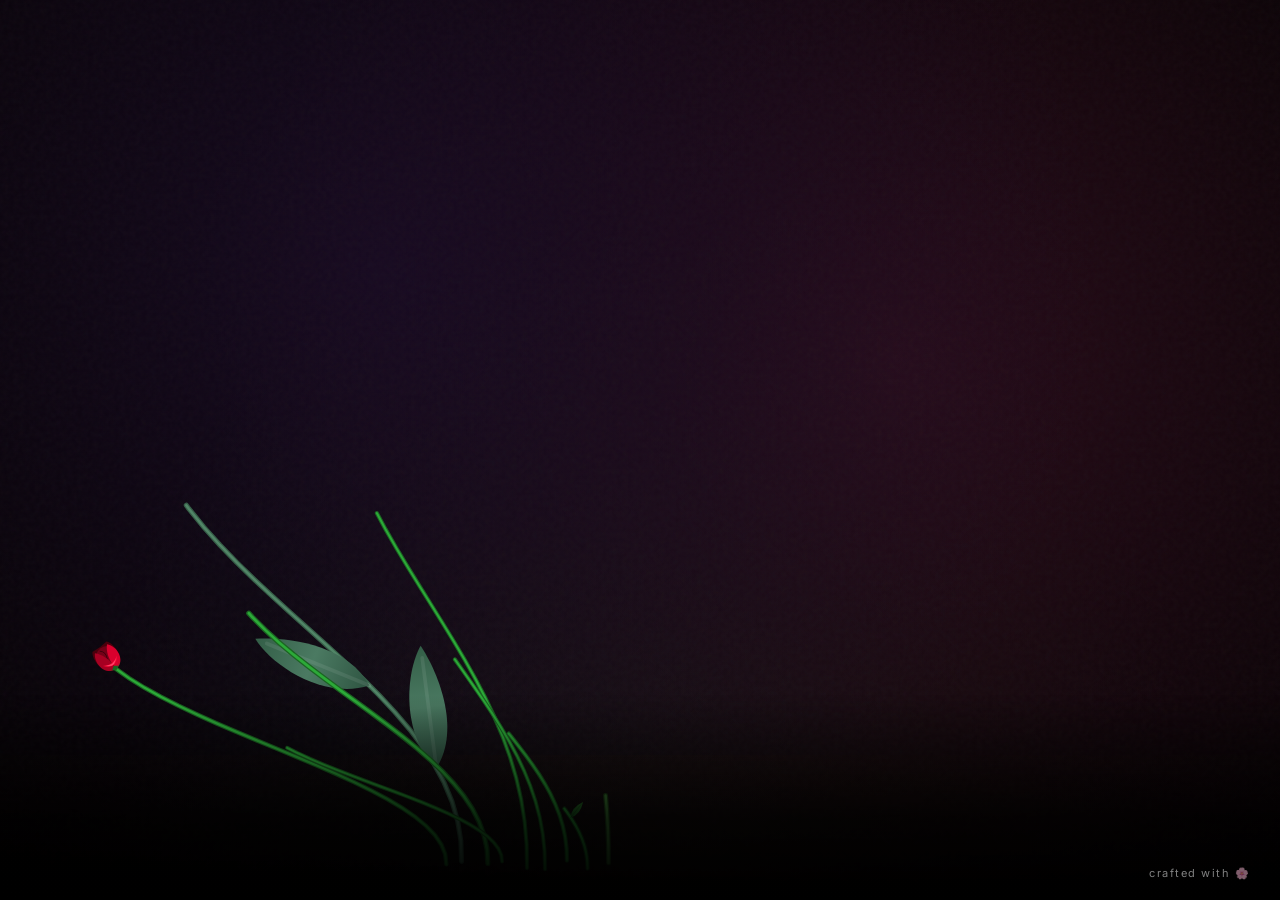
==== index.html @ 15d5442e "Add motion parallax, footer and UI polish Adds device/mouse-driven parallax and shake-based wind eff" ====
<!DOCTYPE html>
<html lang="en">

<head>
    <meta charset="UTF-8">
    <meta name="viewport" content="width=device-width, initial-scale=1.0">
    <title>Flower Bouquet 🌸</title>
    <link type="image/png" sizes="96x96" rel="icon" href="./favicon.png">
    <link rel="preconnect" href="https://fonts.googleapis.com">
    <link rel="preconnect" href="https://fonts.gstatic.com" crossorigin>
    <link href="https://fonts.googleapis.com/css2?family=Inter:wght@300;400;500;600&family=JetBrains+Mono:wght@300;400;500&display=swap" rel="stylesheet">
    <link rel="stylesheet" href="style.css">
</head>

<body>

    <div id="ui"></div>
    <canvas id="c"></canvas>
    <div class="footer">crafted with <a href="https://ratnadwip.com/" target="_blank">🌸</a></div>

    <script src="script.js?v=3"></script>
</body>

</html>
---- style.css ----
* {
    margin: 0;
    padding: 0;
    box-sizing: border-box;
}

body {
    width: 100vw;
    height: 100vh;
    height: 100dvh; /* Dynamic viewport height to prevent browser toolbar clipping */
    overflow: hidden;
    background: 
        radial-gradient(circle at 30% 30%, rgba(24, 10, 36, 0.85) 0%, rgba(0, 0, 0, 0) 65%),
        radial-gradient(circle at 70% 40%, rgba(46, 12, 28, 0.85) 0%, rgba(0, 0, 0, 0) 65%),
        radial-gradient(circle at 50% 80%, rgba(15, 30, 15, 0.45) 0%, rgba(0, 0, 0, 0) 55%),
        #040102;
    font-family: 'Inter', sans-serif;
    cursor: default;
    position: relative;
}

/* Subtle organic grain overlay to eliminate gradient banding */
body::before {
    content: "";
    position: absolute;
    top: 0;
    left: 0;
    width: 100%;
    height: 100%;
    background: url("data:image/svg+xml,%3Csvg viewBox='0 0 200 200' xmlns='http://www.w3.org/2000/svg'%3E%3Cfilter id='noiseFilter'%3E%3CfeTurbulence type='fractalNoise' baseFrequency='0.85' numOctaves='3' stitchTiles='stitch'/%3E%3C/filter%3E%3Crect width='100%25' height='100%25' filter='url(%23noiseFilter)' opacity='0.03'/%3E%3C/svg%3E");
    pointer-events: none;
    z-index: 1;
}

canvas {
    position: absolute;
    top: 0;
    left: 0;
    width: 100%;
    height: 100%;
    z-index: 2;
}

#ui {
    position: absolute;
    top: 40px;
    width: 100%;
    text-align: center;
    color: rgba(255, 255, 255, 0.65);
    pointer-events: none;
    letter-spacing: 2px;
    font-size: clamp(20px, 4.5vw, 28px);
    font-weight: 300;
    display: none;
    z-index: 3;
    animation: fadeIn 2s ease-in-out forwards;
}

.footer {
    position: absolute;
    bottom: 20px;
    right: 30px;
    color: rgba(255, 255, 255, 0.5); /* Raised opacity for visibility */
    font-size: 11px;
    letter-spacing: 1.5px;
    user-select: none;
    z-index: 9999; /* Higher z-index to stay on top of the canvas dynamic layers */
}

.footer a {
    color: inherit;
    text-decoration: none;
    cursor: pointer;
    transition: opacity 0.2s, color 0.2s;
}

.footer a:hover {
    opacity: 0.95;
    color: rgba(255, 255, 255, 0.9);
}

@media (max-width: 600px) {
    .footer {
        right: 0;
        width: 100%;
        text-align: center;
        bottom: 35px; /* Lift higher up to clear iOS/Android system and browser bars */
        font-size: 12px;
        color: rgba(255, 255, 255, 0.6); /* Slightly more visible on small displays */
    }
}

@keyframes fadeIn {
    from { opacity: 0; transform: translateY(-5px); }
    to { opacity: 1; transform: translateY(0); }
}
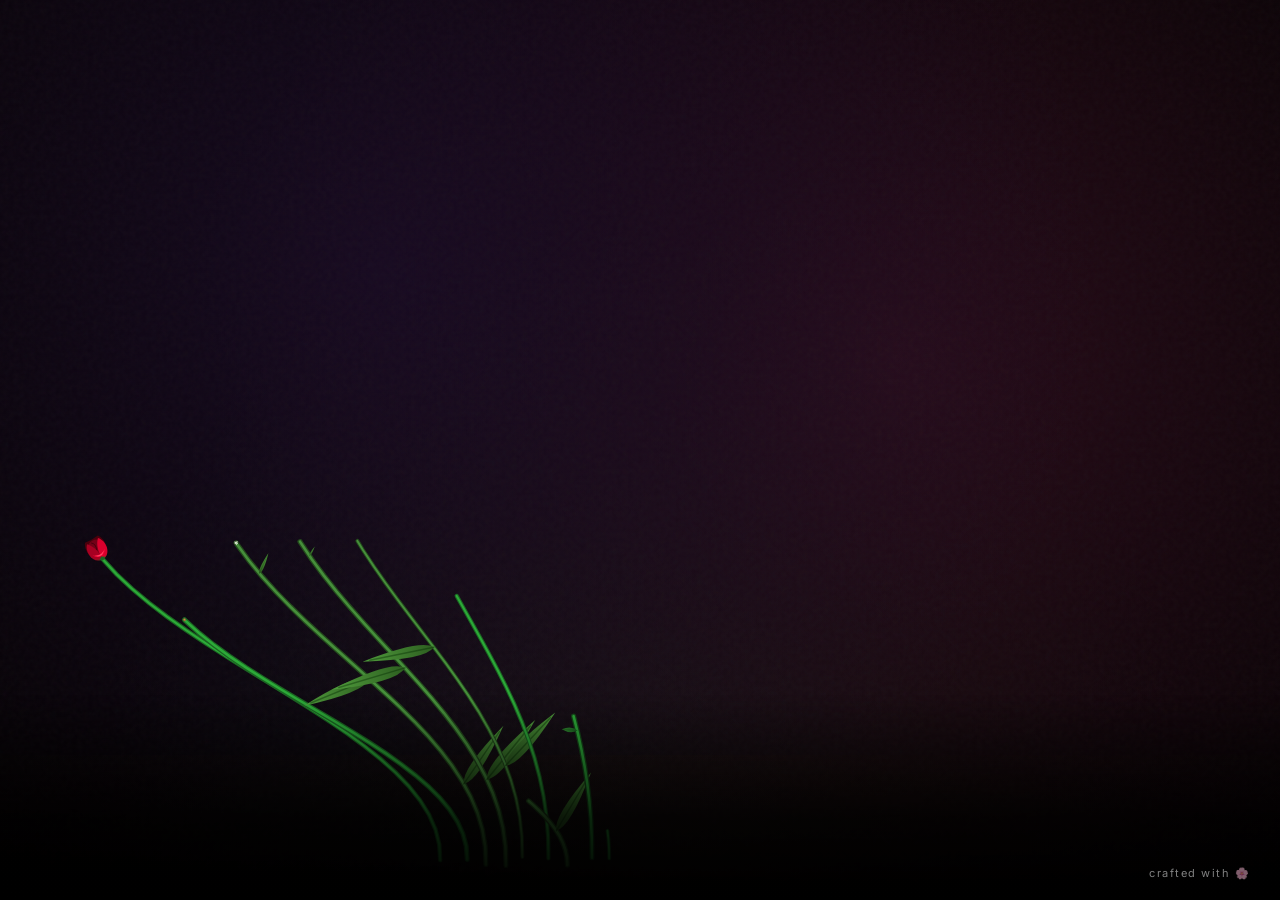
==== commit 201bdcc7: "Update index.html" ====
--- a/index.html
+++ b/index.html
@@ -18,7 +18,7 @@
     <canvas id="c"></canvas>
     <div class="footer">crafted with <a href="https://ratnadwip.com/" target="_blank">🌸</a></div>
 
-    <script src="script.js?v=3"></script>
+    <script src="script.js?v=6"></script>
 </body>
 
 </html>
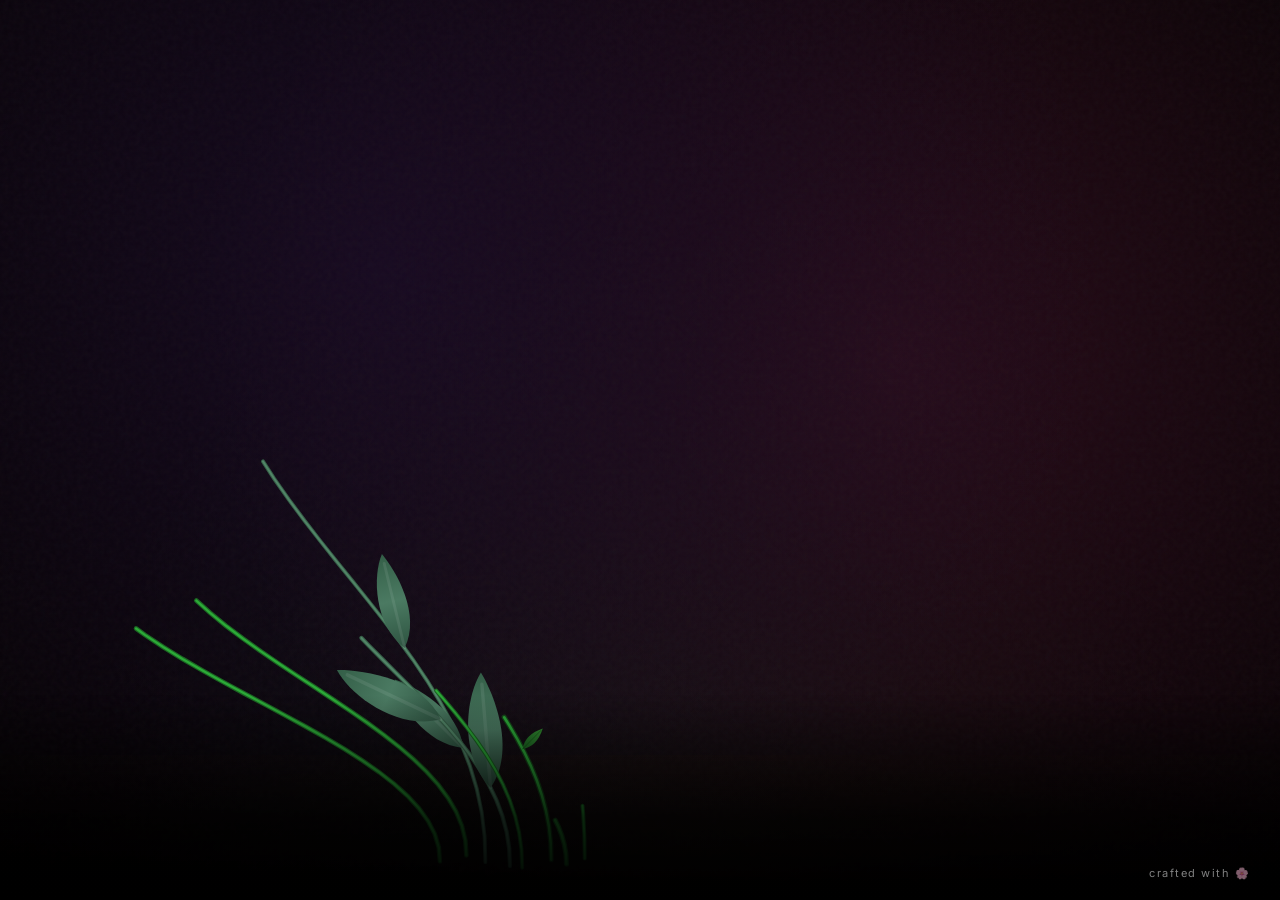
==== commit 1716c03a: "Merge pull request #3 from RealRatnadwip/main Enhance interactive physics and motion in index.html" ====
--- a/index.html
+++ b/index.html
@@ -8,7 +8,9 @@
     <link type="image/png" sizes="96x96" rel="icon" href="./favicon.png">
     <link rel="preconnect" href="https://fonts.googleapis.com">
     <link rel="preconnect" href="https://fonts.gstatic.com" crossorigin>
-    <link href="https://fonts.googleapis.com/css2?family=Inter:wght@300;400;500;600&family=JetBrains+Mono:wght@300;400;500&display=swap" rel="stylesheet">
+    <link
+        href="https://fonts.googleapis.com/css2?family=Inter:wght@300;400;500;600&family=JetBrains+Mono:wght@300;400;500&display=swap"
+        rel="stylesheet">
     <link rel="stylesheet" href="style.css">
 </head>
 
@@ -18,7 +20,7 @@
     <canvas id="c"></canvas>
     <div class="footer">crafted with <a href="https://ratnadwip.com/" target="_blank">🌸</a></div>
 
-    <script src="script.js?v=6"></script>
+    <script src="script.js?v=3"></script>
 </body>
 
 </html>
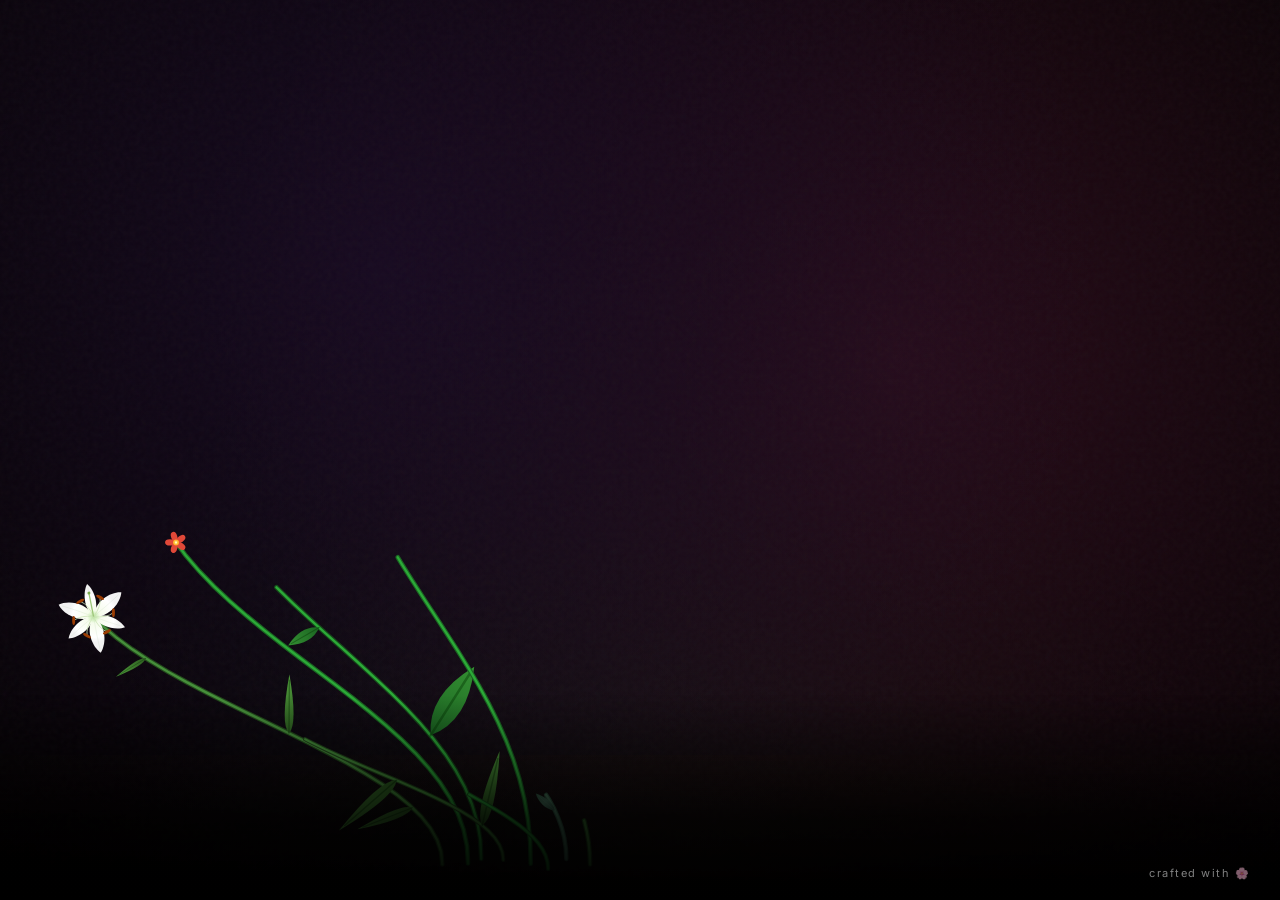
==== commit 722cfa4c: "Merge pull request #5 from RealRatnadwip/main Add OG metadata and streamline documentation" ====
--- a/index.html
+++ b/index.html
@@ -6,6 +6,12 @@
     <meta name="viewport" content="width=device-width, initial-scale=1.0">
     <title>Flower Bouquet 🌸</title>
     <link type="image/png" sizes="96x96" rel="icon" href="./favicon.png">
+    <meta property="og:title" content="Flower Bouquet 🌸">
+    <meta property="og:description" content="An interactive 2D digital flower bouquet garden with dynamic physics.">
+    <meta property="og:type" content="website">
+    <meta name="twitter:card" content="summary">
+    <meta name="twitter:title" content="Flower Bouquet 🌸">
+    <meta name="twitter:description" content="An interactive 2D digital flower bouquet garden with dynamic physics.">
     <link rel="preconnect" href="https://fonts.googleapis.com">
     <link rel="preconnect" href="https://fonts.gstatic.com" crossorigin>
     <link
@@ -20,7 +26,7 @@
     <canvas id="c"></canvas>
     <div class="footer">crafted with <a href="https://ratnadwip.com/" target="_blank">🌸</a></div>
 
-    <script src="script.js?v=3"></script>
+    <script src="script.js"></script>
 </body>
 
 </html>
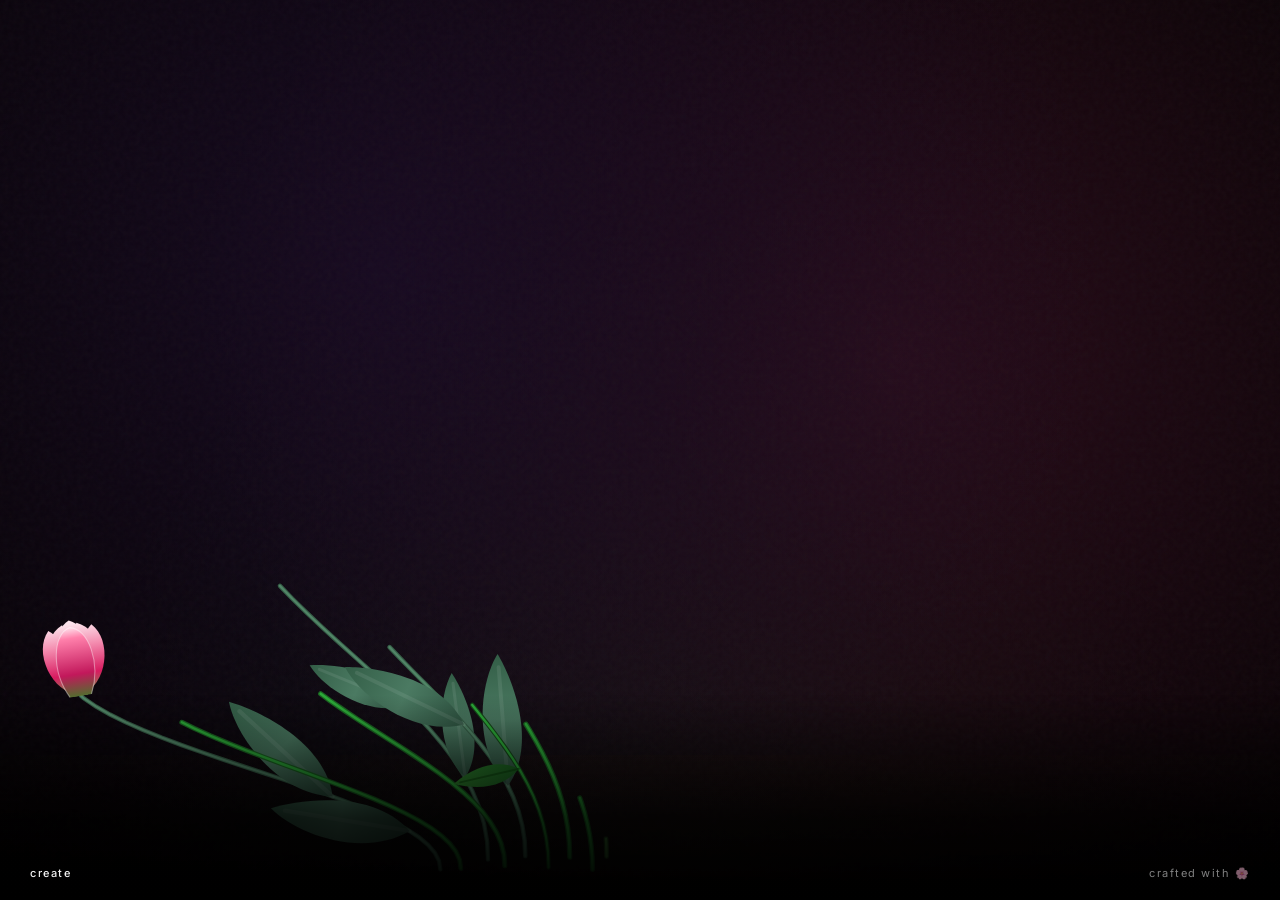
==== commit 7b6c18fc: "Merge pull request #6 from RealRatnadwip/main Add responsive create link to footer" ====
--- a/index.html
+++ b/index.html
@@ -24,7 +24,10 @@
 
     <div id="ui"></div>
     <canvas id="c"></canvas>
-    <div class="footer">crafted with <a href="https://ratnadwip.com/" target="_blank">🌸</a></div>
+    <div class="footer-left"><a href="https://bouquet.745482.xyz/create">create</a></div>
+    <div class="footer">
+        <span class="mobile-create"><a href="https://bouquet.745482.xyz/create">create</a> &bull; </span>crafted with <a href="https://ratnadwip.com/" target="_blank">🌸</a>
+    </div>
 
     <script src="script.js"></script>
 </body>
--- a/style.css
+++ b/style.css
@@ -79,7 +79,48 @@
     color: rgba(255, 255, 255, 0.9);
 }
 
+.footer-left {
+    position: absolute;
+    bottom: 20px;
+    left: 30px;
+    font-size: 11px;
+    letter-spacing: 1.5px;
+    user-select: none;
+    z-index: 9999;
+}
+
+.footer-left a {
+    color: #ffffff;
+    text-decoration: none;
+    font-weight: 500;
+    transition: opacity 0.2s, text-shadow 0.2s;
+    opacity: 0.95;
+}
+
+.footer-left a:hover {
+    opacity: 1;
+    text-shadow: 0 0 8px rgba(255, 255, 255, 0.3);
+}
+
+.mobile-create {
+    display: none;
+}
+
 @media (max-width: 600px) {
+    .footer-left {
+        display: none;
+    }
+    .mobile-create {
+        display: inline;
+    }
+    .footer .mobile-create a {
+        color: #ffffff;
+        font-weight: 500;
+        opacity: 0.95;
+    }
+    .footer .mobile-create a:hover {
+        opacity: 1;
+    }
     .footer {
         right: 0;
         width: 100%;
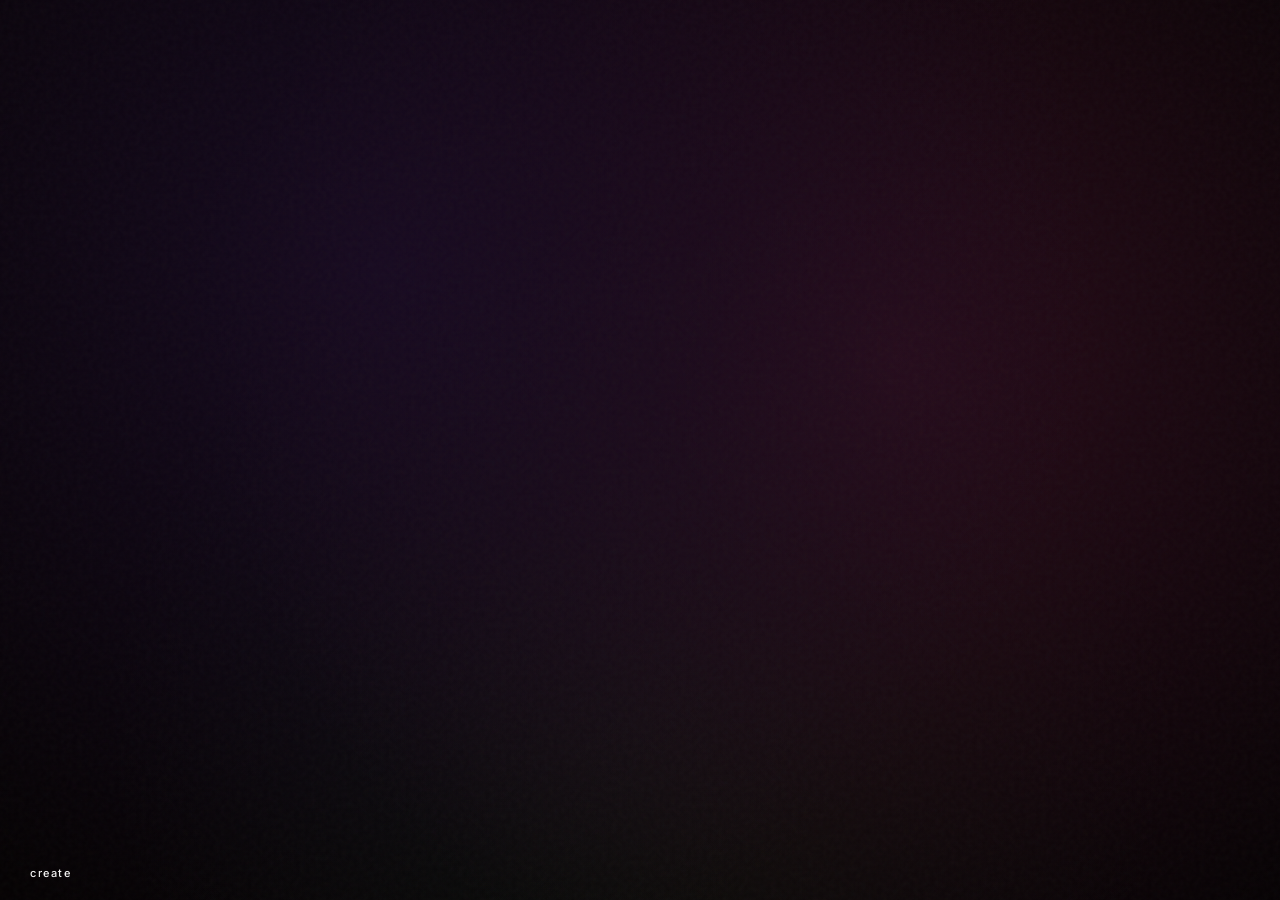
==== commit f8ffd6fb: "Add live clock, background sky integration and flower options" ====
--- a/index.html
+++ b/index.html
@@ -23,12 +23,14 @@
 <body>
 
     <div id="ui"></div>
+    <div id="clock"></div>
     <canvas id="c"></canvas>
     <div class="footer-left"><a href="https://bouquet.745482.xyz/create">create</a></div>
     <div class="footer">
-        <span class="mobile-create"><a href="https://bouquet.745482.xyz/create">create</a> &bull; </span>crafted with <a href="https://ratnadwip.com/" target="_blank">🌸</a>
+        <span class="mobile-create"><a href="https://bouquet.745482.xyz/create">create</a></span>
     </div>
 
+    <script src="background.js"></script>
     <script src="script.js"></script>
 </body>
 
--- a/style.css
+++ b/style.css
@@ -7,9 +7,10 @@
 body {
     width: 100vw;
     height: 100vh;
-    height: 100dvh; /* Dynamic viewport height to prevent browser toolbar clipping */
+    height: 100dvh;
+    /* Dynamic viewport height to prevent browser toolbar clipping */
     overflow: hidden;
-    background: 
+    background:
         radial-gradient(circle at 30% 30%, rgba(24, 10, 36, 0.85) 0%, rgba(0, 0, 0, 0) 65%),
         radial-gradient(circle at 70% 40%, rgba(46, 12, 28, 0.85) 0%, rgba(0, 0, 0, 0) 65%),
         radial-gradient(circle at 50% 80%, rgba(15, 30, 15, 0.45) 0%, rgba(0, 0, 0, 0) 55%),
@@ -54,17 +55,48 @@
     display: none;
     z-index: 3;
     animation: fadeIn 2s ease-in-out forwards;
+    text-shadow: 0 1px 8px rgba(0, 0, 0, 0.45);
+    /* Keeps light text legible on bright day sky */
+}
+
+#clock {
+    position: absolute;
+    top: 20px;
+    left: 30px;
+    color: rgba(255, 255, 255, 0.5);
+    font-family: 'JetBrains Mono', monospace;
+    font-size: 12px;
+    font-weight: 300;
+    letter-spacing: 2px;
+    user-select: none;
+    pointer-events: none;
+    z-index: 9999;
+    /* Stays above the canvas dynamic layers, matching the footers */
+    font-variant-numeric: tabular-nums;
+    /* Prevent width jitter as digits tick */
+    text-shadow: 0 1px 6px rgba(0, 0, 0, 0.45);
+    /* Keeps light text legible on bright day sky */
+}
+
+@media (max-width: 600px) {
+    #clock {
+        top: 15px;
+        left: 15px;
+        font-size: 11px;
+    }
 }
 
 .footer {
     position: absolute;
     bottom: 20px;
     right: 30px;
-    color: rgba(255, 255, 255, 0.5); /* Raised opacity for visibility */
+    color: rgba(255, 255, 255, 0.5);
+    /* Raised opacity for visibility */
     font-size: 11px;
     letter-spacing: 1.5px;
     user-select: none;
-    z-index: 9999; /* Higher z-index to stay on top of the canvas dynamic layers */
+    z-index: 9999;
+    /* Higher z-index to stay on top of the canvas dynamic layers */
 }
 
 .footer a {
@@ -110,28 +142,41 @@
     .footer-left {
         display: none;
     }
+
     .mobile-create {
         display: inline;
     }
+
     .footer .mobile-create a {
         color: #ffffff;
         font-weight: 500;
         opacity: 0.95;
     }
+
     .footer .mobile-create a:hover {
         opacity: 1;
     }
+
     .footer {
         right: 0;
         width: 100%;
         text-align: center;
-        bottom: 35px; /* Lift higher up to clear iOS/Android system and browser bars */
+        bottom: 35px;
+        /* Lift higher up to clear iOS/Android system and browser bars */
         font-size: 12px;
-        color: rgba(255, 255, 255, 0.6); /* Slightly more visible on small displays */
+        color: rgba(255, 255, 255, 0.6);
+        /* Slightly more visible on small displays */
     }
 }
 
 @keyframes fadeIn {
-    from { opacity: 0; transform: translateY(-5px); }
-    to { opacity: 1; transform: translateY(0); }
-}
+    from {
+        opacity: 0;
+        transform: translateY(-5px);
+    }
+
+    to {
+        opacity: 1;
+        transform: translateY(0);
+    }
+}
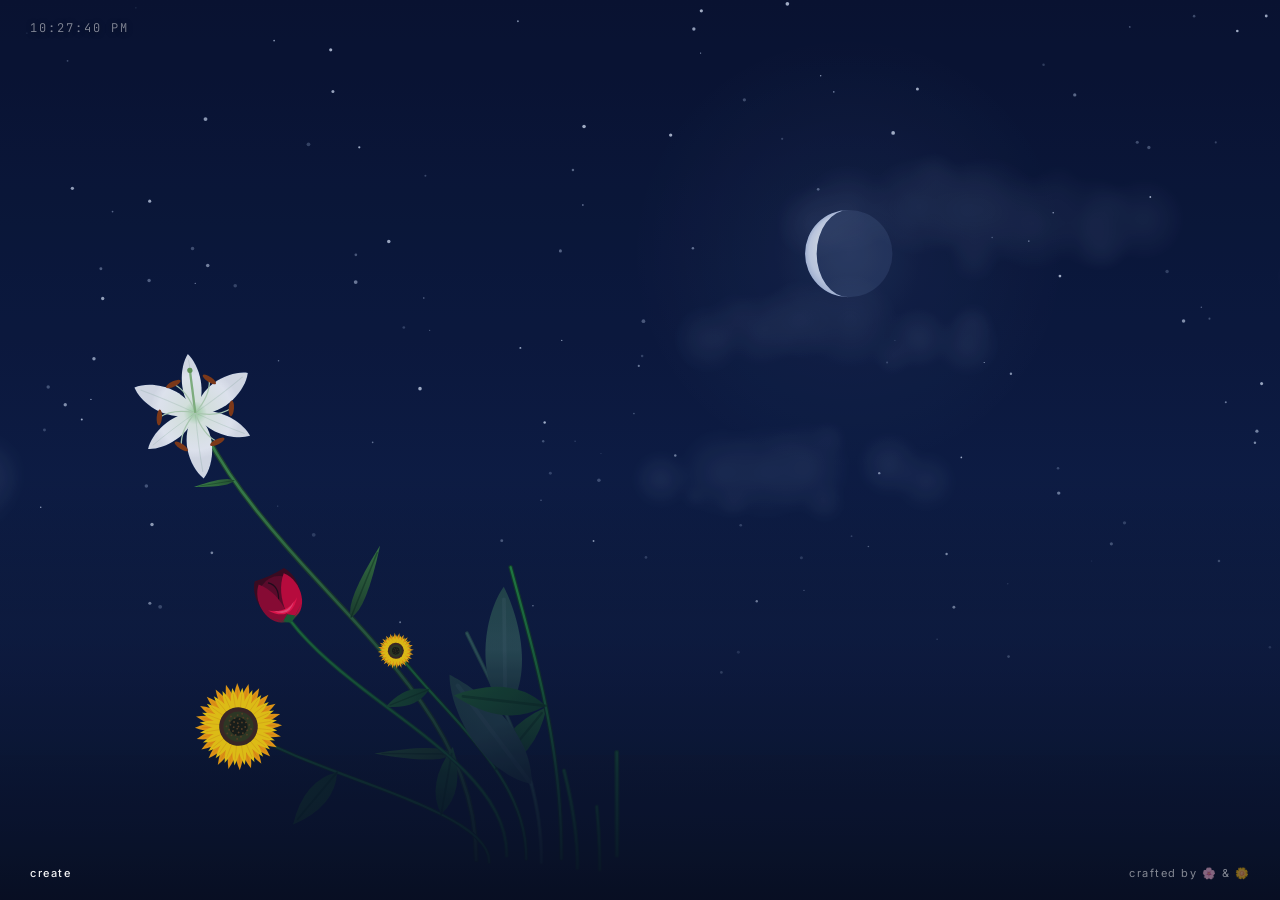
==== commit cd329368: "Add responsive credits link to footer" ====
--- a/index.html
+++ b/index.html
@@ -18,6 +18,7 @@
         href="https://fonts.googleapis.com/css2?family=Inter:wght@300;400;500;600&family=JetBrains+Mono:wght@300;400;500&display=swap"
         rel="stylesheet">
     <link rel="stylesheet" href="style.css">
+    <link rel="stylesheet" href="dock.css">
 </head>
 
 <body>
@@ -27,11 +28,16 @@
     <canvas id="c"></canvas>
     <div class="footer-left"><a href="https://bouquet.745482.xyz/create">create</a></div>
     <div class="footer">
-        <span class="mobile-create"><a href="https://bouquet.745482.xyz/create">create</a></span>
+        <span class="mobile-create"><a href="https://bouquet.745482.xyz/create">create</a> &bull; </span>crafted
+        by <a href="https://ratnadwip.com/" target="_blank">🌸</a> & <a href="https://github.com/ranitpal77"
+            target="_blank">🌼</a>
     </div>
 
     <script src="background.js"></script>
     <script src="script.js"></script>
+    <script src="floating-window.js"></script>
+    <script src="ambient-sounds.js"></script>
+    <script src="dock.js"></script>
 </body>
 
 </html>
--- a/dock.css
+++ b/dock.css
@@ -0,0 +1,724 @@
+/* ============================================================
+   Floating Dock · Popovers · Floating Window System
+   Glass UI layered above the garden canvas
+   ============================================================ */
+
+:root {
+    --dk-ease: cubic-bezier(0.16, 1, 0.3, 1);
+    --dk-glass: rgba(10, 6, 16, 0.58);
+    --dk-glass-soft: rgba(255, 255, 255, 0.04);
+    --dk-border: rgba(255, 255, 255, 0.1);
+    --dk-text: rgba(255, 255, 255, 0.65);
+    --dk-text-dim: rgba(255, 255, 255, 0.4);
+    --dk-shadow: 0 20px 55px rgba(0, 0, 0, 0.55);
+}
+
+/* Idle cursor hiding */
+html.cursor-idle,
+html.cursor-idle * {
+    cursor: none !important;
+}
+
+/* ---------- Layer ---------- */
+.dock-layer {
+    position: fixed;
+    inset: 0;
+    pointer-events: none;
+    z-index: 13000;
+    /* Above floating windows so the dock and its popovers always stay reachable */
+    font-family: 'Inter', sans-serif;
+}
+
+/* ---------- Dock ---------- */
+.dock {
+    position: fixed;
+    top: 50%;
+    right: 18px;
+    display: flex;
+    flex-direction: column;
+    gap: 6px;
+    padding: 9px;
+    background: var(--dk-glass);
+    border: 1px solid var(--dk-border);
+    border-radius: 20px;
+    backdrop-filter: blur(24px) saturate(1.25);
+    -webkit-backdrop-filter: blur(24px) saturate(1.25);
+    box-shadow: var(--dk-shadow);
+    opacity: 0;
+    transform: translateY(-50%) translateX(90px);
+    pointer-events: none;
+    transition: opacity 0.45s ease, transform 0.55s var(--dk-ease);
+}
+
+.dock.dock-visible {
+    opacity: 1;
+    transform: translateY(-50%) translateX(0);
+    pointer-events: auto;
+}
+
+.dock-btn {
+    position: relative;
+    width: 42px;
+    height: 42px;
+    display: flex;
+    align-items: center;
+    justify-content: center;
+    background: transparent;
+    border: 1px solid transparent;
+    border-radius: 13px;
+    color: var(--dk-text);
+    cursor: pointer;
+    outline: none;
+    transition: background 0.25s ease, color 0.25s ease, border-color 0.25s ease, transform 0.3s var(--dk-ease);
+}
+
+.dock-btn:hover {
+    background: rgba(255, 255, 255, 0.08);
+    border-color: rgba(255, 255, 255, 0.08);
+    color: #ffffff;
+    transform: scale(1.06);
+}
+
+.dock-btn:active {
+    transform: scale(0.96);
+}
+
+.dock-btn.dock-btn-active {
+    background: rgba(255, 255, 255, 0.12);
+    border-color: rgba(255, 255, 255, 0.14);
+    color: #ffffff;
+}
+
+.dock-btn svg {
+    display: block;
+}
+
+/* Fullscreen icon swap */
+.dock-btn .ic-compress {
+    display: none;
+}
+
+html.is-fullscreen .dock-btn .ic-compress {
+    display: block;
+}
+
+html.is-fullscreen .dock-btn .ic-expand {
+    display: none;
+}
+
+/* Tooltip */
+.dock-btn::after {
+    content: attr(data-tip);
+    position: absolute;
+    right: calc(100% + 14px);
+    top: 50%;
+    transform: translateY(-50%) translateX(6px);
+    padding: 6px 11px;
+    background: rgba(8, 5, 14, 0.85);
+    border: 1px solid var(--dk-border);
+    border-radius: 9px;
+    color: rgba(255, 255, 255, 0.85);
+    font-size: 10px;
+    font-weight: 500;
+    letter-spacing: 1.5px;
+    text-transform: uppercase;
+    white-space: nowrap;
+    opacity: 0;
+    pointer-events: none;
+    backdrop-filter: blur(12px);
+    -webkit-backdrop-filter: blur(12px);
+    transition: opacity 0.25s ease, transform 0.3s var(--dk-ease);
+}
+
+.dock-btn:hover::after {
+    opacity: 1;
+    transform: translateY(-50%) translateX(0);
+    transition-delay: 0.25s;
+}
+
+.dock-layer.pop-active .dock-btn::after {
+    opacity: 0 !important;
+}
+
+/* ---------- Popovers ---------- */
+.dock-popover {
+    position: fixed;
+    min-width: 198px;
+    padding: 8px;
+    background: var(--dk-glass);
+    border: 1px solid var(--dk-border);
+    border-radius: 16px;
+    backdrop-filter: blur(24px) saturate(1.25);
+    -webkit-backdrop-filter: blur(24px) saturate(1.25);
+    box-shadow: var(--dk-shadow);
+    opacity: 0;
+    transform: translateX(10px) scale(0.97);
+    transform-origin: right center;
+    pointer-events: none;
+    transition: opacity 0.28s ease, transform 0.38s var(--dk-ease);
+}
+
+.dock-popover.pop-open {
+    opacity: 1;
+    transform: none;
+    pointer-events: auto;
+}
+
+.pop-title {
+    padding: 6px 10px 8px;
+    font-size: 10px;
+    font-weight: 500;
+    letter-spacing: 1.8px;
+    text-transform: uppercase;
+    color: var(--dk-text-dim);
+    user-select: none;
+}
+
+.pop-item {
+    width: 100%;
+    display: flex;
+    align-items: center;
+    gap: 10px;
+    padding: 9px 10px;
+    background: transparent;
+    border: none;
+    border-radius: 10px;
+    color: var(--dk-text);
+    font-family: 'Inter', sans-serif;
+    font-size: 12.5px;
+    letter-spacing: 0.4px;
+    text-align: left;
+    cursor: pointer;
+    outline: none;
+    transition: background 0.2s ease, color 0.2s ease;
+}
+
+.pop-item:hover {
+    background: rgba(255, 255, 255, 0.07);
+    color: #ffffff;
+}
+
+.pop-item + .pop-item {
+    margin-top: 2px;
+}
+
+.pop-item svg {
+    flex: none;
+    opacity: 0.8;
+}
+
+.pop-label {
+    flex: 1;
+}
+
+.pop-note {
+    font-size: 9.5px;
+    letter-spacing: 1.2px;
+    text-transform: uppercase;
+    color: var(--dk-text-dim);
+}
+
+.pop-radio {
+    width: 8px;
+    height: 8px;
+    border-radius: 50%;
+    border: 1px solid rgba(255, 255, 255, 0.35);
+    flex: none;
+    transition: background 0.25s ease, border-color 0.25s ease, box-shadow 0.25s ease;
+}
+
+.pop-item.active {
+    color: #ffffff;
+}
+
+.pop-item.active .pop-radio {
+    border-color: #ffffff;
+    background: #ffffff;
+    box-shadow: 0 0 8px rgba(255, 255, 255, 0.35);
+}
+
+/* ---------- Floating windows ---------- */
+.fw {
+    position: fixed;
+    display: flex;
+    flex-direction: column;
+    color: #ffffff;
+    background: rgba(10, 6, 16, 0.62);
+    border: 1px solid var(--dk-border);
+    border-radius: 16px;
+    backdrop-filter: blur(26px) saturate(1.25);
+    -webkit-backdrop-filter: blur(26px) saturate(1.25);
+    box-shadow: var(--dk-shadow);
+    overflow: hidden;
+    transition: opacity 0.32s ease, transform 0.4s var(--dk-ease), height 0.42s var(--dk-ease), box-shadow 0.3s ease;
+}
+
+.fw.fw-enter {
+    opacity: 0;
+    transform: translateY(16px) scale(0.95);
+}
+
+.fw.fw-leave {
+    opacity: 0;
+    transform: translateY(10px) scale(0.96);
+    pointer-events: none;
+}
+
+.fw.fw-dragging {
+    box-shadow: 0 30px 70px rgba(0, 0, 0, 0.68);
+    transform: scale(1.008);
+}
+
+.fw.fw-resizing {
+    transition: none !important;
+}
+
+.fw-header {
+    flex: none;
+    height: 44px;
+    display: flex;
+    align-items: center;
+    gap: 10px;
+    padding: 0 8px 0 16px;
+    border-bottom: 1px solid rgba(255, 255, 255, 0.07);
+    cursor: grab;
+    user-select: none;
+    -webkit-user-select: none;
+    touch-action: none;
+}
+
+.fw-dragging .fw-header {
+    cursor: grabbing;
+}
+
+.fw-title {
+    flex: 1;
+    font-size: 11px;
+    font-weight: 500;
+    letter-spacing: 1.8px;
+    text-transform: uppercase;
+    color: var(--dk-text);
+    white-space: nowrap;
+    overflow: hidden;
+    text-overflow: ellipsis;
+}
+
+.fw-actions {
+    display: flex;
+    gap: 4px;
+}
+
+.fw-btn {
+    width: 28px;
+    height: 28px;
+    display: flex;
+    align-items: center;
+    justify-content: center;
+    background: transparent;
+    border: none;
+    border-radius: 9px;
+    color: var(--dk-text-dim);
+    cursor: pointer;
+    outline: none;
+    transition: background 0.2s ease, color 0.2s ease;
+}
+
+.fw-btn:hover {
+    background: rgba(255, 255, 255, 0.09);
+    color: #ffffff;
+}
+
+.fw-btn-close:hover {
+    background: rgba(255, 80, 90, 0.22);
+    color: #ffd7da;
+}
+
+/* Minimize / restore icon swap */
+.fw .ic-restore {
+    display: none;
+}
+
+.fw.fw-min .ic-restore {
+    display: block;
+}
+
+.fw.fw-min .ic-min {
+    display: none;
+}
+
+.fw-body {
+    flex: 1;
+    overflow-y: auto;
+    overflow-x: hidden;
+    transition: opacity 0.25s ease;
+    scrollbar-width: thin;
+    scrollbar-color: rgba(255, 255, 255, 0.18) transparent;
+}
+
+.fw-body::-webkit-scrollbar {
+    width: 6px;
+}
+
+.fw-body::-webkit-scrollbar-thumb {
+    background: rgba(255, 255, 255, 0.15);
+    border-radius: 3px;
+}
+
+.fw.fw-min {
+    border-radius: 14px;
+}
+
+.fw.fw-min .fw-header {
+    border-bottom-color: transparent;
+}
+
+.fw.fw-min .fw-body {
+    opacity: 0;
+    pointer-events: none;
+}
+
+.fw.fw-min .fw-resize {
+    display: none;
+}
+
+.fw-resize {
+    position: absolute;
+    right: 2px;
+    bottom: 2px;
+    width: 18px;
+    height: 18px;
+    cursor: nwse-resize;
+    touch-action: none;
+    opacity: 0.5;
+    border-bottom-right-radius: 14px;
+    background: linear-gradient(135deg,
+            transparent 0 55%, rgba(255, 255, 255, 0.35) 55% 60%,
+            transparent 60% 75%, rgba(255, 255, 255, 0.35) 75% 80%,
+            transparent 80%);
+    transition: opacity 0.2s ease;
+}
+
+.fw-resize:hover {
+    opacity: 0.9;
+}
+
+/* ---------- Ambient sound mixer ---------- */
+.am-body {
+    padding: 14px 16px 12px;
+    display: flex;
+    flex-direction: column;
+    gap: 10px;
+}
+
+.am-row {
+    display: flex;
+    gap: 12px;
+    padding: 12px;
+    background: var(--dk-glass-soft);
+    border: 1px solid rgba(255, 255, 255, 0.07);
+    border-radius: 13px;
+    transition: border-color 0.3s ease, background 0.3s ease;
+}
+
+.am-row.am-on {
+    border-color: rgba(255, 255, 255, 0.16);
+    background: rgba(255, 255, 255, 0.06);
+}
+
+.am-ic {
+    flex: none;
+    width: 34px;
+    height: 34px;
+    display: flex;
+    align-items: center;
+    justify-content: center;
+    border-radius: 10px;
+    background: rgba(255, 255, 255, 0.05);
+    color: rgba(255, 255, 255, 0.55);
+    transition: color 0.3s ease, background 0.3s ease;
+}
+
+.am-row.am-on .am-ic {
+    color: #ffffff;
+    background: rgba(255, 255, 255, 0.1);
+}
+
+.am-main {
+    flex: 1;
+    min-width: 0;
+    display: flex;
+    flex-direction: column;
+    gap: 9px;
+}
+
+.am-top {
+    display: flex;
+    align-items: center;
+    gap: 8px;
+}
+
+.am-name {
+    flex: 1;
+    font-size: 12px;
+    font-weight: 500;
+    letter-spacing: 0.8px;
+    color: rgba(255, 255, 255, 0.85);
+    white-space: nowrap;
+    overflow: hidden;
+    text-overflow: ellipsis;
+}
+
+/* Tiny equalizer shown while a channel plays */
+.am-eq {
+    display: flex;
+    align-items: flex-end;
+    gap: 2px;
+    height: 10px;
+    flex: none;
+    opacity: 0;
+    transition: opacity 0.3s ease;
+}
+
+.am-row.am-on .am-eq {
+    opacity: 1;
+}
+
+.am-eq span {
+    width: 2px;
+    height: 30%;
+    border-radius: 1px;
+    background: rgba(255, 255, 255, 0.8);
+    animation: am-eq-bounce 1.1s ease-in-out infinite;
+}
+
+.am-eq span:nth-child(2) {
+    animation-delay: 0.25s;
+}
+
+.am-eq span:nth-child(3) {
+    animation-delay: 0.5s;
+}
+
+.am-row:not(.am-on) .am-eq span {
+    animation-play-state: paused;
+}
+
+@keyframes am-eq-bounce {
+
+    0%,
+    100% {
+        height: 30%;
+    }
+
+    50% {
+        height: 100%;
+    }
+}
+
+.am-play {
+    flex: none;
+    width: 26px;
+    height: 26px;
+    display: flex;
+    align-items: center;
+    justify-content: center;
+    background: transparent;
+    border: none;
+    border-radius: 8px;
+    color: var(--dk-text);
+    cursor: pointer;
+    outline: none;
+    transition: background 0.2s ease, color 0.2s ease;
+}
+
+.am-play:hover {
+    background: rgba(255, 255, 255, 0.1);
+    color: #ffffff;
+}
+
+.am-play .ic-pause {
+    display: none;
+}
+
+.am-row.am-on .am-play .ic-pause {
+    display: block;
+}
+
+.am-row.am-on .am-play .ic-play {
+    display: none;
+}
+
+/* On/off switch */
+.am-switch {
+    position: relative;
+    flex: none;
+    width: 32px;
+    height: 18px;
+    cursor: pointer;
+}
+
+.am-switch input {
+    position: absolute;
+    opacity: 0;
+    width: 100%;
+    height: 100%;
+    margin: 0;
+    cursor: pointer;
+}
+
+.am-switch .am-knob {
+    position: absolute;
+    inset: 0;
+    background: rgba(255, 255, 255, 0.14);
+    border: 1px solid rgba(255, 255, 255, 0.12);
+    border-radius: 999px;
+    pointer-events: none;
+    transition: background 0.3s ease, border-color 0.3s ease;
+}
+
+.am-switch .am-knob::after {
+    content: "";
+    position: absolute;
+    top: 2px;
+    left: 2px;
+    width: 12px;
+    height: 12px;
+    border-radius: 50%;
+    background: rgba(255, 255, 255, 0.75);
+    transition: transform 0.3s var(--dk-ease), background 0.3s ease;
+}
+
+.am-switch input:checked + .am-knob {
+    background: rgba(255, 255, 255, 0.85);
+    border-color: transparent;
+}
+
+.am-switch input:checked + .am-knob::after {
+    transform: translateX(14px);
+    background: #0a0610;
+}
+
+/* Volume slider */
+.am-vol {
+    -webkit-appearance: none;
+    appearance: none;
+    width: 100%;
+    height: 3px;
+    border-radius: 999px;
+    background: linear-gradient(90deg,
+            rgba(255, 255, 255, 0.85) var(--fill, 70%),
+            rgba(255, 255, 255, 0.13) var(--fill, 70%));
+    outline: none;
+    cursor: pointer;
+}
+
+.am-vol::-webkit-slider-thumb {
+    -webkit-appearance: none;
+    width: 12px;
+    height: 12px;
+    border-radius: 50%;
+    background: #ffffff;
+    border: none;
+    box-shadow: 0 1px 6px rgba(0, 0, 0, 0.5);
+    transition: transform 0.2s ease;
+}
+
+.am-vol::-webkit-slider-thumb:hover {
+    transform: scale(1.25);
+}
+
+.am-vol::-moz-range-thumb {
+    width: 12px;
+    height: 12px;
+    border-radius: 50%;
+    background: #ffffff;
+    border: none;
+    box-shadow: 0 1px 6px rgba(0, 0, 0, 0.5);
+}
+
+.am-foot {
+    display: flex;
+    align-items: center;
+    justify-content: space-between;
+    gap: 10px;
+    padding: 2px 2px 0;
+}
+
+.am-hint {
+    font-size: 9.5px;
+    letter-spacing: 1px;
+    text-transform: uppercase;
+    color: rgba(255, 255, 255, 0.28);
+    user-select: none;
+}
+
+.am-stop {
+    flex: none;
+    background: transparent;
+    border: none;
+    color: rgba(255, 255, 255, 0.45);
+    font-family: 'Inter', sans-serif;
+    font-size: 9.5px;
+    font-weight: 500;
+    letter-spacing: 1.2px;
+    text-transform: uppercase;
+    cursor: pointer;
+    padding: 5px 8px;
+    border-radius: 7px;
+    transition: background 0.2s ease, color 0.2s ease;
+}
+
+.am-stop:hover {
+    background: rgba(255, 255, 255, 0.08);
+    color: #ffffff;
+}
+
+/* ---------- Responsive ---------- */
+@media (max-width: 600px) {
+    .dock {
+        right: 10px;
+        padding: 7px;
+        gap: 4px;
+        border-radius: 17px;
+    }
+
+    .dock-btn {
+        width: 40px;
+        height: 40px;
+        border-radius: 12px;
+    }
+
+    .dock-popover {
+        min-width: 180px;
+    }
+
+    .am-body {
+        padding: 12px 12px 10px;
+    }
+}
+
+/* Touch devices: no hover tooltips */
+@media (hover: none) {
+    .dock-btn::after {
+        display: none;
+    }
+}
+
+@media (prefers-reduced-motion: reduce) {
+
+    .dock,
+    .dock-btn,
+    .dock-btn::after,
+    .dock-popover,
+    .fw,
+    .fw-body,
+    .am-row,
+    .am-switch .am-knob,
+    .am-switch .am-knob::after {
+        transition-duration: 0.01ms !important;
+    }
+
+    .am-eq span {
+        animation: none;
+    }
+}
